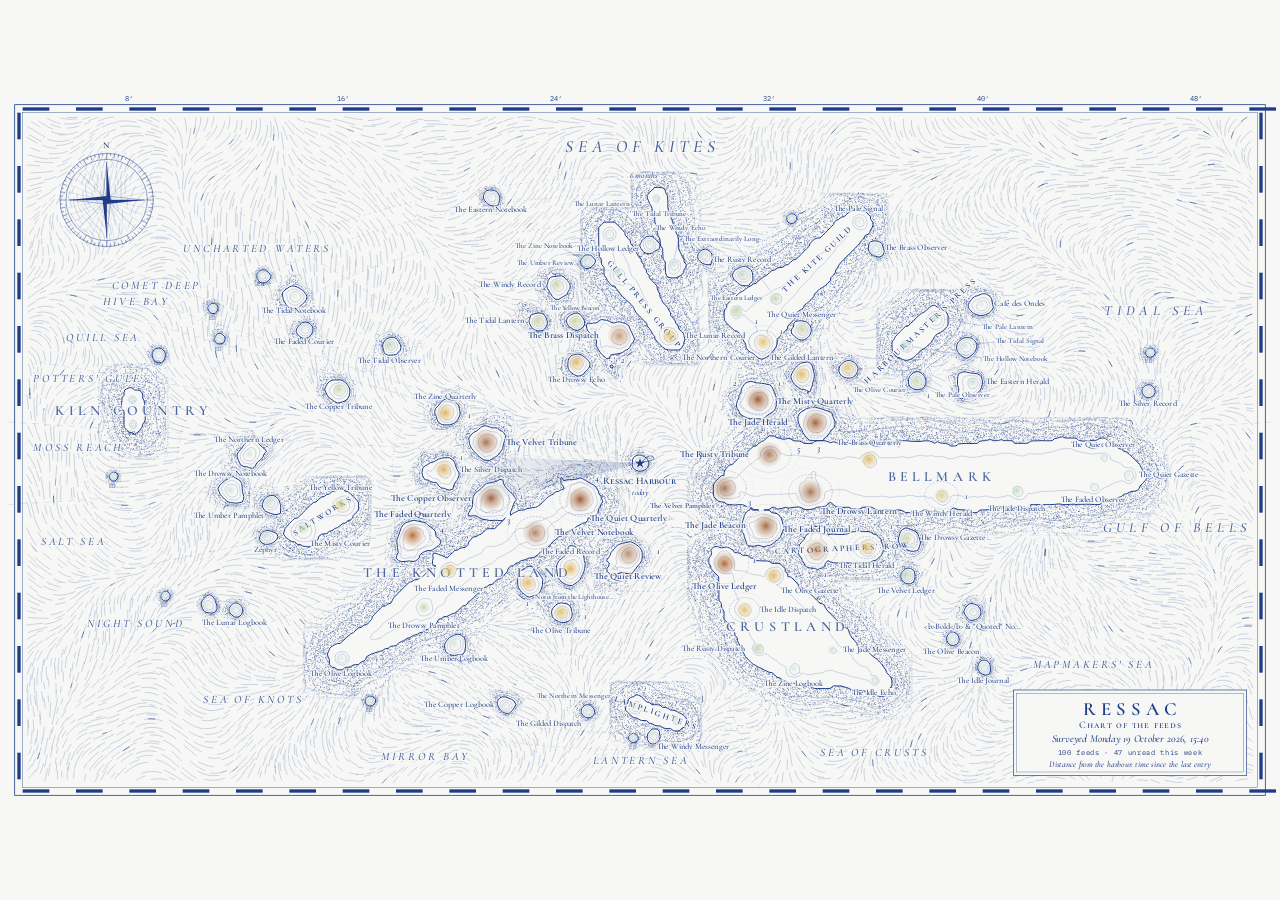
==== apps/macos/ChartTests/preview.html @ b3644626 "Chart: drawing, animation and page chart-draw.js draws what chart-core.js computes (stipple, Le Bret" ====
<!doctype html>
<html lang="en">
<!-- The chart page on the test fixture, for checking by eye (not bundled). Serve the repository and open
     /apps/macos/ChartTests/preview.html?view=themes&ink=nuit&animate=0, or &empty=1 for a sea with no feed. -->
<head>
<meta charset="utf-8">
<meta name="viewport" content="width=device-width, initial-scale=1">
<title>Sea Chart preview</title>
<link rel="stylesheet" href="../Ressac/Resources/Chart/chart.css">
<script src="../Ressac/Resources/Chart/d3.min.js"></script>
<script src="../Ressac/Resources/Chart/chart-core.js"></script>
<script src="../Ressac/Resources/Chart/chart-draw.js"></script>
</head>
<body>
<script>
  "use strict";
  const q = new URLSearchParams(location.search);
  fetch("fixture.json").then(r => r.json()).then(data => {
    if (q.has("empty")) Object.assign(data, {feeds: [], territories: [], totals: {feeds: 0, unread_week: 0}});
    Chart.load(JSON.stringify(data), {view: q.get("view") || "harbour", ink: q.get("ink") || "bleu", animate: q.get("animate") !== "0"});
  });
</script>
</body>
</html>
---- apps/macos/Ressac/Resources/Chart/chart.css ----
/* The sea chart page: the chart fills the window, a slim toolbar floats top right, the key and the popover
   open over the chart. Colours follow the chart's ink (set by chart-draw.js on the root element).

   Fonts (SIL Open Font License 1.1, licences beside them), fetched once from google/fonts at commit
   47d54ca1ebb14fd864695f1d39dc734f39017c33: Cormorant Garamond (variable, instanced at the weights below and
   subset to Latin and Latin Extended-A), Cormorant SC (subset likewise), IBM Plex Mono (unmodified, only
   compressed: "Plex" is a reserved font name). */
@font-face { font-family: "Cormorant Garamond"; font-style: normal; font-weight: 500; font-display: block; src: url("fonts/CormorantGaramond-Medium.woff2") format("woff2"); }
@font-face { font-family: "Cormorant Garamond"; font-style: normal; font-weight: 600; font-display: block; src: url("fonts/CormorantGaramond-SemiBold.woff2") format("woff2"); }
@font-face { font-family: "Cormorant Garamond"; font-style: italic; font-weight: 400; font-display: block; src: url("fonts/CormorantGaramond-Italic.woff2") format("woff2"); }
@font-face { font-family: "Cormorant Garamond"; font-style: italic; font-weight: 500; font-display: block; src: url("fonts/CormorantGaramond-MediumItalic.woff2") format("woff2"); }
@font-face { font-family: "Cormorant SC"; font-style: normal; font-weight: 500; font-display: block; src: url("fonts/CormorantSC-Medium.woff2") format("woff2"); }
@font-face { font-family: "Cormorant SC"; font-style: normal; font-weight: 600; font-display: block; src: url("fonts/CormorantSC-SemiBold.woff2") format("woff2"); }
@font-face { font-family: "IBM Plex Mono"; font-style: normal; font-weight: 400; font-display: block; src: url("fonts/IBMPlexMono-Regular.woff2") format("woff2"); }
@font-face { font-family: "IBM Plex Mono"; font-style: normal; font-weight: 500; font-display: block; src: url("fonts/IBMPlexMono-Medium.woff2") format("woff2"); }

:root {
  --paper: #f7f8f6; --ink: #1f3c88; --label: #1f3c88;
  --muted: color-mix(in srgb, var(--label) 72%, var(--paper));
  --rule: color-mix(in srgb, var(--ink) 22%, transparent);
  --shadow: color-mix(in srgb, var(--ink) 18%, transparent);
  --display: "Cormorant SC", "Cormorant Garamond", Garamond, serif;
  --body: "Cormorant Garamond", Garamond, serif;
  --mono: "IBM Plex Mono", Menlo, monospace;
  color-scheme: light;
}
:root[data-ink="nuit"] { color-scheme: dark; }

html, body { margin: 0; height: 100%; overflow: hidden; }
body { background: var(--paper); color: var(--label); font-family: var(--body); font-weight: 500; -webkit-font-smoothing: antialiased; }
[hidden] { display: none !important; }

.plate { position: fixed; inset: 0; background: var(--paper); }
.plate canvas { position: absolute; inset: 0; width: 100%; height: 100%; display: block; }

/* ---------- toolbar ---------- */
.bar {
  position: fixed; top: 12px; right: 12px; z-index: 4; max-width: calc(100% - 24px);
  display: flex; flex-wrap: wrap; justify-content: flex-end; gap: 6px;
  transition: opacity .6s ease;
}
body.idle .bar:not(:hover):not(:has(:focus-visible)) { opacity: 0; } /* a mouse click leaves focus behind; only keyboard focus keeps it */
.bar .group { display: flex; }
.bar button {
  font: 500 11px/1 var(--mono); letter-spacing: .02em; color: var(--label);
  background: color-mix(in srgb, var(--paper) 94%, transparent); border: 1px solid var(--rule);
  padding: 6px 9px; margin: 0; cursor: pointer; border-radius: 0;
}
.bar .group button + button { border-left: 0; }
.bar .group button:first-child, .bar > button { border-top-left-radius: 3px; border-bottom-left-radius: 3px; }
.bar .group button:last-child, .bar > button { border-top-right-radius: 3px; border-bottom-right-radius: 3px; }
.bar button:hover { border-color: var(--ink); }
.bar button[aria-pressed="true"], .bar button[aria-expanded="true"] { background: var(--ink); border-color: var(--ink); color: var(--paper); }
button:focus-visible, a:focus-visible { outline: 2px solid var(--ink); outline-offset: 2px; }

/* ---------- key ---------- */
.key {
  position: fixed; top: 48px; right: 12px; z-index: 4; width: min(340px, calc(100% - 24px)); max-height: calc(100% - 60px); overflow: auto;
  box-sizing: border-box; padding: 10px 14px 12px; background: var(--paper); color: var(--label);
  border: 1px solid var(--ink); box-shadow: 4px 4px 0 var(--shadow);
}
.key h2 { font: 600 19px/1.1 var(--display); letter-spacing: .04em; margin: 0 0 8px; }
.key ul { list-style: none; margin: 0; padding: 0; display: grid; gap: 9px; }
.key li { display: grid; grid-template-columns: 44px 1fr; gap: 12px; align-items: center; min-width: 0; }
.key canvas { width: 44px; height: 30px; }
.key strong { font: 600 16px/1.1 var(--display); display: block; }
.key small { font-size: 14px; line-height: 1.25; color: var(--muted); display: block; }

/* ---------- hover ---------- */
.tip {
  position: fixed; z-index: 2; pointer-events: none; transform: translate(12px, 12px); max-width: 260px;
  font: 500 16px/1.25 var(--body); background: color-mix(in srgb, var(--paper) 94%, transparent); color: var(--label);
  border: 1px solid var(--ink); padding: 6px 9px;
}
.tip b { font: 600 17px/1.15 var(--display); display: block; overflow-wrap: anywhere; }
.tip span { font: 400 11px/1.4 var(--mono); letter-spacing: .04em; }

/* ---------- popover ---------- */
.pop {
  position: fixed; z-index: 3; box-sizing: border-box; width: min(380px, calc(100% - 24px)); max-height: calc(100% - 24px); overflow: auto;
  background: var(--paper); color: var(--label); border: 1px solid var(--ink); box-shadow: 4px 4px 0 var(--shadow);
  padding: 12px 14px 10px; font-family: var(--body);
}
.pop-head { display: flex; gap: 10px; align-items: start; justify-content: space-between; }
.pop h3 { margin: 0; font: 600 21px/1.1 var(--display); }
.pop-title { font: inherit; color: inherit; background: none; border: 0; padding: 0; text-align: left; cursor: pointer; overflow-wrap: anywhere; }
.pop-title:hover { text-decoration: underline; text-underline-offset: 3px; }
.pop-close { border: 0; background: none; color: var(--label); font: 500 22px/1 var(--body); padding: 0 2px; cursor: pointer; }
.pop ol { list-style: none; margin: 8px 0 0; padding: 0; display: grid; gap: 7px; }
.pop li { display: grid; grid-template-columns: 86px 1fr; gap: 10px; align-items: baseline; font-size: 16px; line-height: 1.25; min-width: 0; }
.pop li time { font: 400 11px/1.25 var(--mono); color: var(--muted); font-variant-numeric: tabular-nums; }
.pop li a { color: var(--ink); text-decoration: none; overflow-wrap: anywhere; }
.pop li a:hover, .pop li a:focus-visible { text-decoration: underline; }
.pop li.unread a, .pop li.unread span { font-weight: 600; }
.pop li.unread time::before { content: "\25CF  "; color: var(--ink); }
.pop-meta { margin: 10px 0 0; padding-top: 8px; border-top: 1px solid var(--rule); font: 400 11px/1.45 var(--mono); letter-spacing: .03em; color: var(--muted); overflow-wrap: anywhere; }
.pop-foot { margin: 9px 0 0; font: italic 400 14px/1.3 var(--body); color: var(--muted); }

@media (prefers-reduced-motion: reduce) {
  .bar { transition: none; }
}
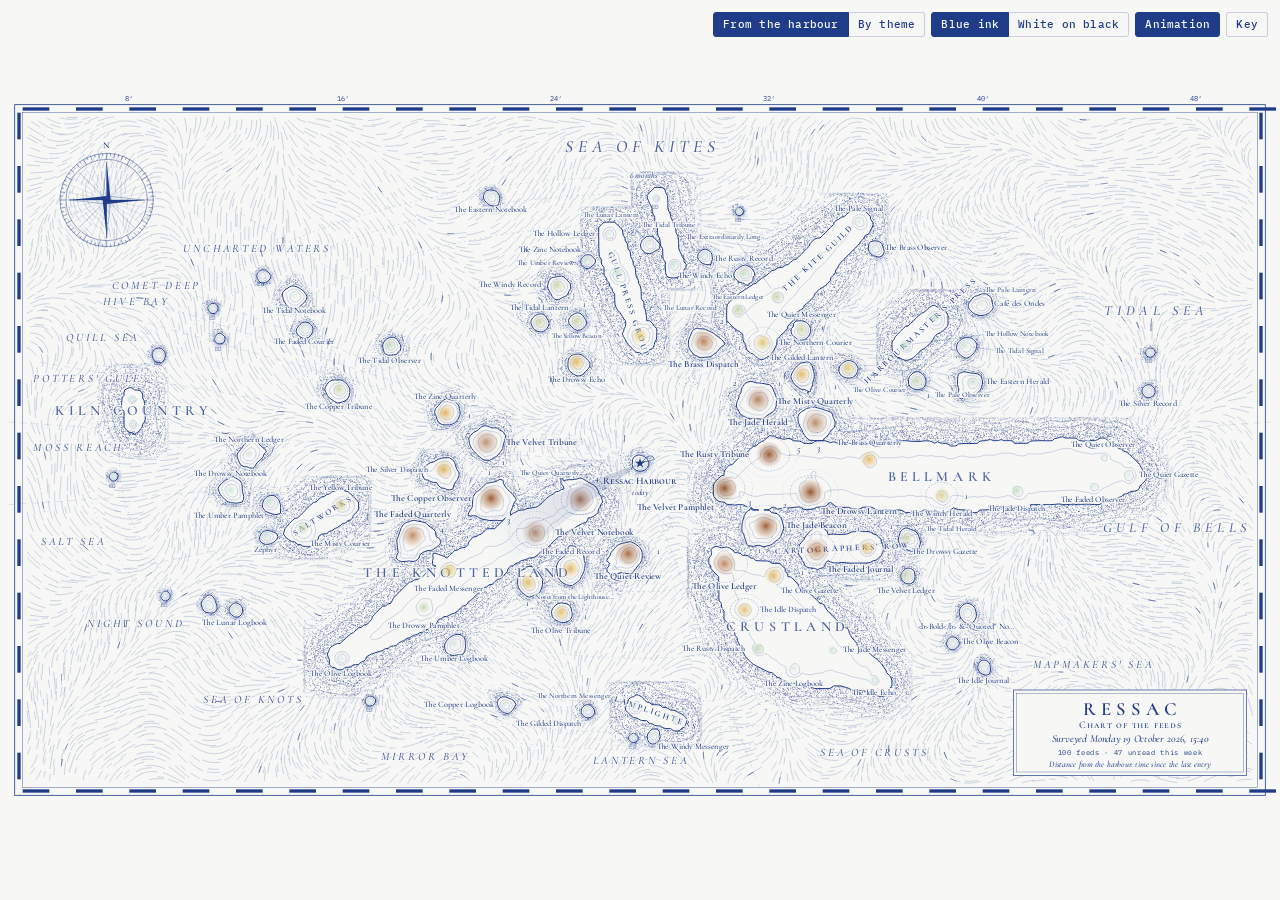
==== commit db1d4b14: "Chart page: Survey mode, the log drawer and renaming in place Co-Authored-By: Claude Opus 5.5 <norep" ====
--- a/apps/macos/ChartTests/preview.html
+++ b/apps/macos/ChartTests/preview.html
@@ -9,6 +9,7 @@
 <link rel="stylesheet" href="../Ressac/Resources/Chart/chart.css">
 <script src="../Ressac/Resources/Chart/d3.min.js"></script>
 <script src="../Ressac/Resources/Chart/chart-core.js"></script>
+<script src="../Ressac/Resources/Chart/chart-survey.js"></script>
 <script src="../Ressac/Resources/Chart/chart-draw.js"></script>
 </head>
 <body>
--- a/apps/macos/Ressac/Resources/Chart/chart.css
+++ b/apps/macos/Ressac/Resources/Chart/chart.css
@@ -67,8 +67,10 @@
 .key small { font-size: 14px; line-height: 1.25; color: var(--muted); display: block; }
 
 /* ---------- hover ---------- */
+/* chart-draw.js places it (tooltipPosition); max-content keeps its width the same wherever it sits, so it is not
+   squeezed to a word per line near the right edge */
 .tip {
-  position: fixed; z-index: 2; pointer-events: none; transform: translate(12px, 12px); max-width: 260px;
+  position: fixed; z-index: 2; pointer-events: none; box-sizing: border-box; width: max-content; max-width: min(260px, calc(100% - 16px));
   font: 500 16px/1.25 var(--body); background: color-mix(in srgb, var(--paper) 94%, transparent); color: var(--label);
   border: 1px solid var(--ink); padding: 6px 9px;
 }
@@ -96,6 +98,67 @@
 .pop-meta { margin: 10px 0 0; padding-top: 8px; border-top: 1px solid var(--rule); font: 400 11px/1.45 var(--mono); letter-spacing: .03em; color: var(--muted); overflow-wrap: anywhere; }
 .pop-foot { margin: 9px 0 0; font: italic 400 14px/1.3 var(--body); color: var(--muted); }
 
+/* ---------- Survey mode: the quill, the drawer with the Cartographer's Log, the name forms ---------- */
+/* the quill's nib is its hot spot (bottom left); hovering an island or a name sets the plate's own cursor */
+body.survey .plate { cursor: url("data:image/svg+xml,%3Csvg xmlns='http://www.w3.org/2000/svg' width='32' height='32' viewBox='0 0 32 32'%3E%3Cg stroke-linecap='round' stroke-linejoin='round'%3E%3Cpath d='M2 30 L9 19 C14 12 21 6 30 2 C27 11 21 18 13 23 Z' fill='%23f7f8f6' stroke='%23f7f8f6' stroke-width='4'/%3E%3Cpath d='M2 30 L9 19 C14 12 21 6 30 2 C27 11 21 18 13 23 Z' fill='%23f7f8f6' stroke='%231f3c88' stroke-width='1.4'/%3E%3Cpath d='M2 30 L17 14 M9 19 L13 23' fill='none' stroke='%231f3c88' stroke-width='1.2'/%3E%3C/g%3E%3C/svg%3E") 2 30, crosshair; }
+body.log-open .plate { right: 320px; } /* fit() keeps the chart clear of the drawer: keep the two widths equal */
+body.log-open .bar, body.log-open .key { right: 332px; }
+
+.drawer {
+  position: fixed; top: 0; right: 0; bottom: 0; z-index: 5; width: 320px; max-width: 100%; box-sizing: border-box; overflow: auto;
+  background: var(--paper); color: var(--label); border-left: 1px solid var(--ink); box-shadow: -4px 0 0 var(--shadow);
+  padding: 14px 16px 18px; font-family: var(--body);
+}
+.log h2 { font: 600 22px/1.1 var(--display); letter-spacing: .04em; margin: 0 0 10px; }
+.log h3 { font: 600 16px/1.1 var(--display); letter-spacing: .06em; margin: 16px 0 6px; padding-top: 10px; border-top: 1px solid var(--rule); }
+.log .log-island-title { font-size: 19px; letter-spacing: .02em; margin: 8px 0 6px; padding: 0; border: 0; overflow-wrap: anywhere; }
+.log-field { display: grid; grid-template-columns: 50px 1fr; gap: 8px; align-items: center; margin: 5px 0; font: 400 11px/1.3 var(--mono); letter-spacing: .02em; }
+.log select, .name-form input {
+  min-width: 0; width: 100%; box-sizing: border-box; font: 500 15px/1.2 var(--body); color: var(--label);
+  background: var(--paper); border: 1px solid var(--rule); border-radius: 2px; padding: 3px 5px;
+}
+.log button, .rename button {
+  font: 500 11px/1 var(--mono); letter-spacing: .02em; color: var(--label); background: var(--paper);
+  border: 1px solid var(--rule); border-radius: 3px; padding: 5px 8px; cursor: pointer;
+}
+.log button:hover:not(:disabled), .rename button:hover:not(:disabled) { border-color: var(--ink); }
+.log button:disabled, .log select:disabled, .rename button:disabled { opacity: .45; cursor: default; }
+.log select:focus-visible, .name-form input:focus-visible, .log-sea:focus-visible { outline: 2px solid var(--ink); outline-offset: 1px; }
+.log-island-actions { display: flex; flex-wrap: wrap; gap: 6px; margin-top: 8px; }
+.log-list { list-style: none; margin: 0; padding: 0; }
+.log-land, .log-sea { display: grid; grid-template-columns: 1fr auto; gap: 3px 8px; align-items: baseline; padding: 5px 2px; border-bottom: 1px dotted var(--rule); }
+.log-sea { grid-template-columns: 14px 1fr auto; }
+.log-name { font: 600 14px/1.15 var(--display); letter-spacing: .05em; overflow-wrap: anywhere; }
+.log-count { font: 400 10px/1.2 var(--mono); color: var(--muted); white-space: nowrap; }
+.log-actions { grid-column: 1 / -1; display: flex; flex-wrap: wrap; gap: 4px; justify-content: flex-end; align-items: baseline; }
+.log-question { flex-basis: 100%; font: italic 500 14px/1.25 var(--body); }
+.log-handle { cursor: grab; touch-action: none; user-select: none; -webkit-user-select: none; color: var(--muted); }
+.log-sea.dragging { background: color-mix(in srgb, var(--ink) 9%, transparent); }
+.log-sea.dragging .log-handle { cursor: grabbing; }
+.log-new-sea { margin-top: 8px; }
+.log-history { display: flex; flex-wrap: wrap; gap: 6px; margin-top: 16px; padding-top: 10px; border-top: 1px solid var(--rule); }
+.log-status { min-height: 1.3em; margin: 8px 0 0; font: italic 500 15px/1.3 var(--body); overflow-wrap: anywhere; }
+
+.name-form { display: grid; gap: 5px; width: 100%; margin: 4px 0; }
+.name-form-title { margin: 0; font: italic 500 14px/1.2 var(--body); color: var(--muted); }
+/* names show in small capitals (spec rule 5), in the chart's own face */
+.name-form input { font: 600 17px/1.2 var(--display); font-variant: small-caps; letter-spacing: .04em; }
+.name-form-with { display: grid; grid-template-columns: auto 1fr; gap: 6px; align-items: center; font: 400 11px/1.3 var(--mono); }
+.name-form-error { margin: 0; font: italic 600 14px/1.25 var(--body); }
+.name-form-error:empty { display: none; }
+.name-form-buttons { display: flex; gap: 6px; justify-content: flex-end; }
+.name-form .name-form-ok { background: var(--ink); border-color: var(--ink); color: var(--paper); }
+
+/* the rename form over a label: chart-draw.js places its centre on the label */
+.rename {
+  position: absolute; z-index: 3; transform: translate(-50%, -50%); width: min(250px, calc(100% - 16px)); box-sizing: border-box;
+  padding: 8px 10px; background: var(--paper); color: var(--label); border: 1px solid var(--ink); box-shadow: 4px 4px 0 var(--shadow);
+}
+.rename .name-form { margin: 0; }
+.rename .name-form input { text-align: center; }
+
+/* Reduce Motion, from the system or from the app's pref (body.still, set by chart-draw.js) */
+body.still .bar { transition: none; }
 @media (prefers-reduced-motion: reduce) {
   .bar { transition: none; }
 }
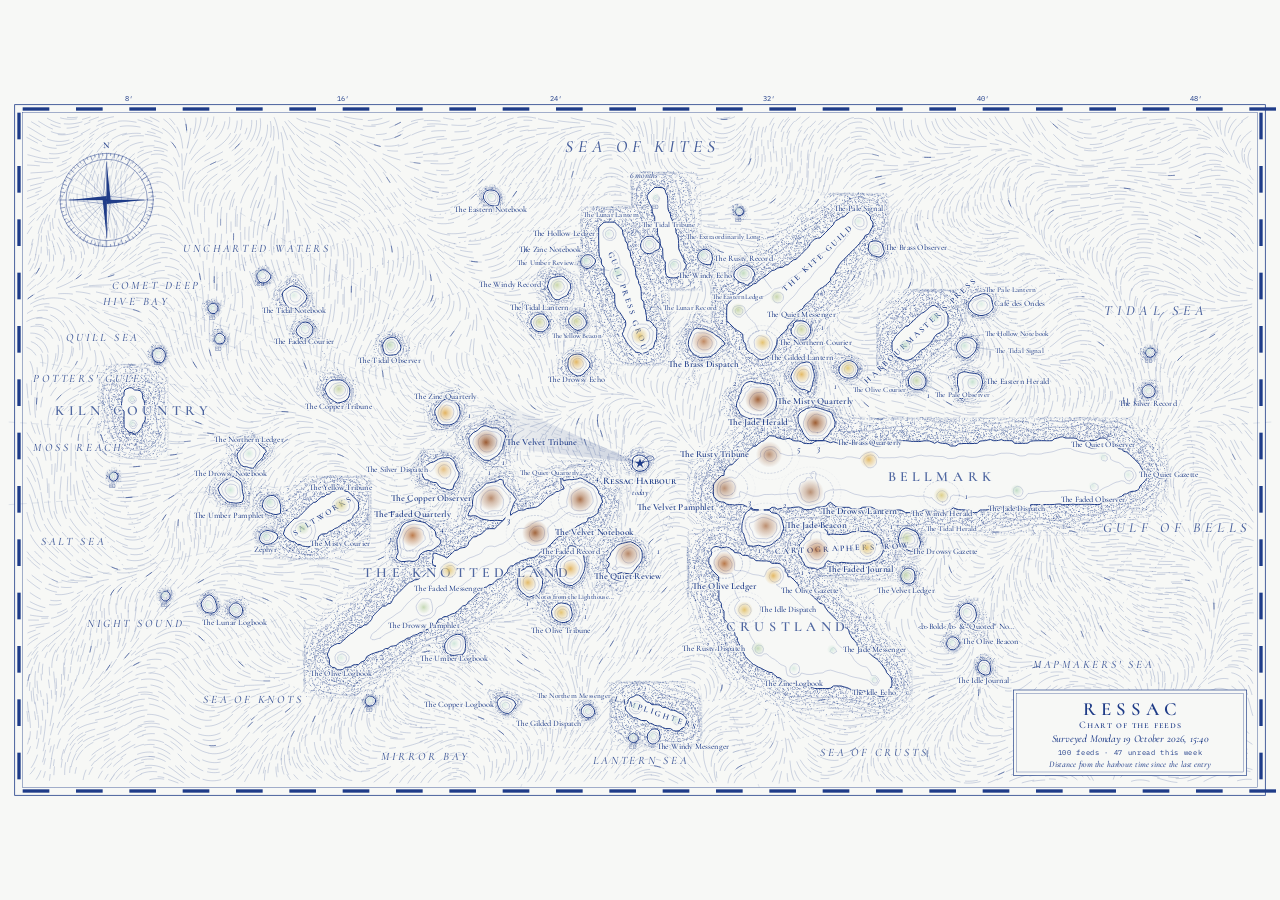
==== commit 44aeb13d: "Chart page: drag, freehand coastlines and the cartouche Co-Authored-By: Claude Opus 5.5 <noreply@ant" ====
--- a/apps/macos/ChartTests/preview.html
+++ b/apps/macos/ChartTests/preview.html
@@ -1,7 +1,9 @@
 <!doctype html>
 <html lang="en">
 <!-- The chart page on the test fixture, for checking by eye (not bundled). Serve the repository and open
-     /apps/macos/ChartTests/preview.html?view=themes&ink=nuit&animate=0, or &empty=1 for a sea with no feed. -->
+     /apps/macos/ChartTests/preview.html?view=themes&ink=nuit&animate=0, or &empty=1 for a sea with no feed.
+     &survey=1 adds a stub app: Survey mode shows, and each edit is answered after 300 ms as done (nothing is
+     written: the chart is surveyed again unchanged); with &refuse=1 each edit is refused as stale instead. -->
 <head>
 <meta charset="utf-8">
 <meta name="viewport" content="width=device-width, initial-scale=1">
@@ -16,8 +18,35 @@
 <script>
   "use strict";
   const q = new URLSearchParams(location.search);
+  // the label the core gives each edit (« Names decided here »)
+  const labelOf = e => ({
+    join: () => `Join ${e.land.name}`, leave: () => `Leave ${e.land.name}`, found: () => `New Land ${e.name}`,
+    rename_land: () => `Rename ${e.name}`, delete_land: () => `Delete ${e.land.name}`, make_continent: () => `Make Continent ${e.name}`,
+    set_sea: () => `Move to ${e.to ? e.to.sea : "UNCHARTED WATERS"}`, new_sea: () => `New Sea ${e.name}`, rename_sea: () => `Rename ${e.name}`,
+    order_seas: () => "Reorder Seas", delete_sea: () => `Delete ${e.sea.sea}`, patch: () => e.label,
+  }[e.op] || (() => e.op))();
+  function stubApp(data) {
+    let surveys = 0;
+    const survey = () => {
+      surveys += 1;
+      Chart.update(JSON.stringify({...data, surveyed_at: new Date(Date.parse(data.surveyed_at) + surveys * 60000).toISOString()}));
+    };
+    window.webkit = {messageHandlers: {ressac: {postMessage(m) {
+      if (m.type === "survey") setTimeout(survey, 50);
+      if (m.type !== "edit") return;
+      const edit = JSON.parse(m.edit), label = labelOf(edit);
+      setTimeout(() => {
+        // a done result's undo is a patch; one placeholder change, since an empty patch is no step to undo
+        Chart.edited(JSON.stringify(q.has("refuse")
+          ? {seq: m.seq, ok: false, refused: true, error: ChartCore.EDIT_TEXT.changed}
+          : {seq: m.seq, ok: true, done: {event: "chart_edit", label, undo: {op: "patch", label, changes: [{kind: "preview"}]}}}));
+        setTimeout(survey, 50); // the apps survey after every edit
+      }, 300);
+    }}}};
+  }
   fetch("fixture.json").then(r => r.json()).then(data => {
     if (q.has("empty")) Object.assign(data, {feeds: [], territories: [], totals: {feeds: 0, unread_week: 0}});
+    if (q.has("survey")) stubApp(data);
     Chart.load(JSON.stringify(data), {view: q.get("view") || "harbour", ink: q.get("ink") || "bleu", animate: q.get("animate") !== "0"});
   });
 </script>
--- a/apps/macos/Ressac/Resources/Chart/chart.css
+++ b/apps/macos/Ressac/Resources/Chart/chart.css
@@ -157,6 +157,25 @@
 .rename .name-form { margin: 0; }
 .rename .name-form input { text-align: center; }
 
+/* gestures in Survey mode: the canvases take the pointer (no scrolling or text selection while dragging or drawing) */
+body.survey .plate canvas { touch-action: none; user-select: none; -webkit-user-select: none; }
+/* the cartouche that names a new land: a double rule like the chart's own; chart-draw.js places its centre beside
+   the land (CARTOUCHE_PX is its size before it is measured: keep the width equal) */
+.cartouche {
+  position: absolute; z-index: 3; transform: translate(-50%, -50%); width: 250px; max-width: calc(100% - 16px); box-sizing: border-box;
+  padding: 9px 12px 10px; background: var(--paper); color: var(--label);
+  border: 3px double var(--ink); box-shadow: 4px 4px 0 var(--shadow);
+}
+.cartouche .name-form { margin: 0; }
+.cartouche .name-form-title { font: italic 600 16px/1.2 var(--body); color: var(--label); text-align: center; letter-spacing: .02em; }
+.cartouche .name-form input { text-align: center; }
+.cartouche button {
+  font: 500 11px/1 var(--mono); letter-spacing: .02em; color: var(--label); background: var(--paper);
+  border: 1px solid var(--rule); border-radius: 3px; padding: 5px 8px; cursor: pointer;
+}
+.cartouche button:hover:not(:disabled) { border-color: var(--ink); }
+.cartouche button:disabled { opacity: .45; cursor: default; }
+
 /* Reduce Motion, from the system or from the app's pref (body.still, set by chart-draw.js) */
 body.still .bar { transition: none; }
 @media (prefers-reduced-motion: reduce) {
